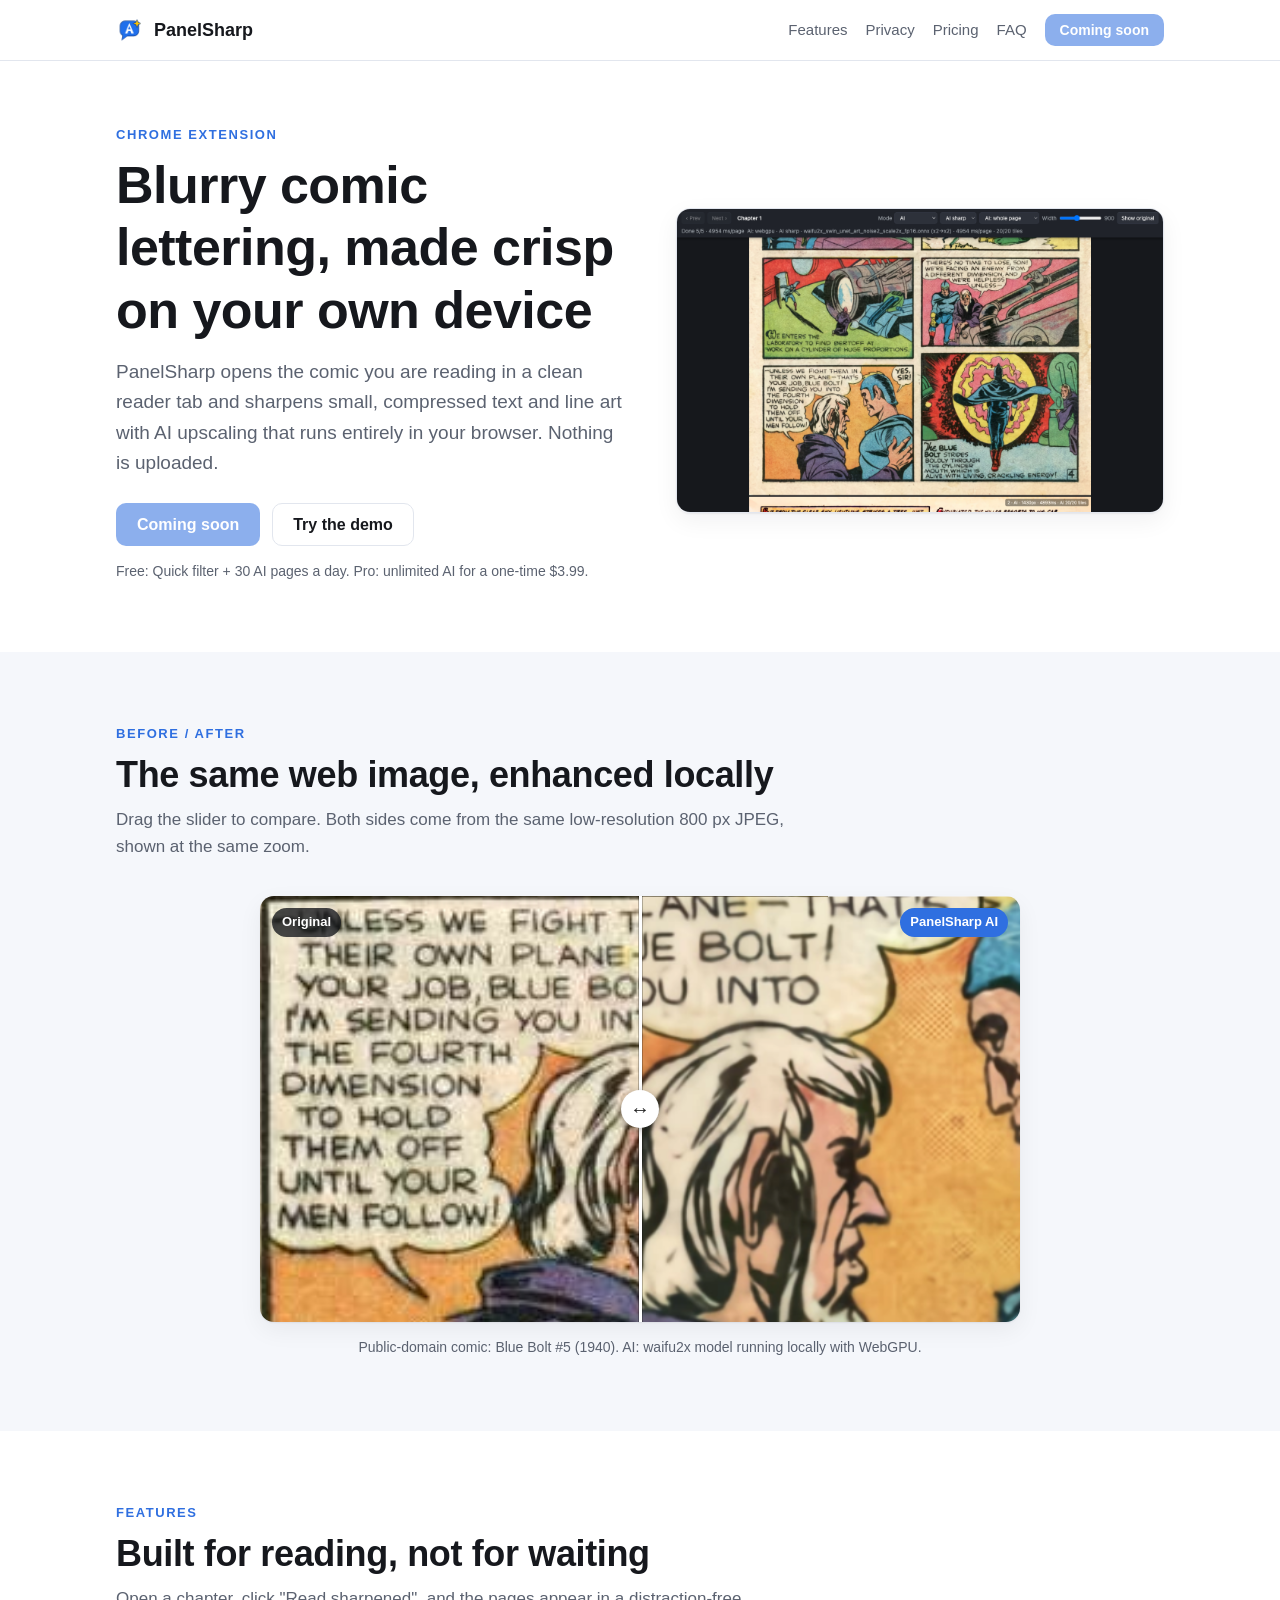
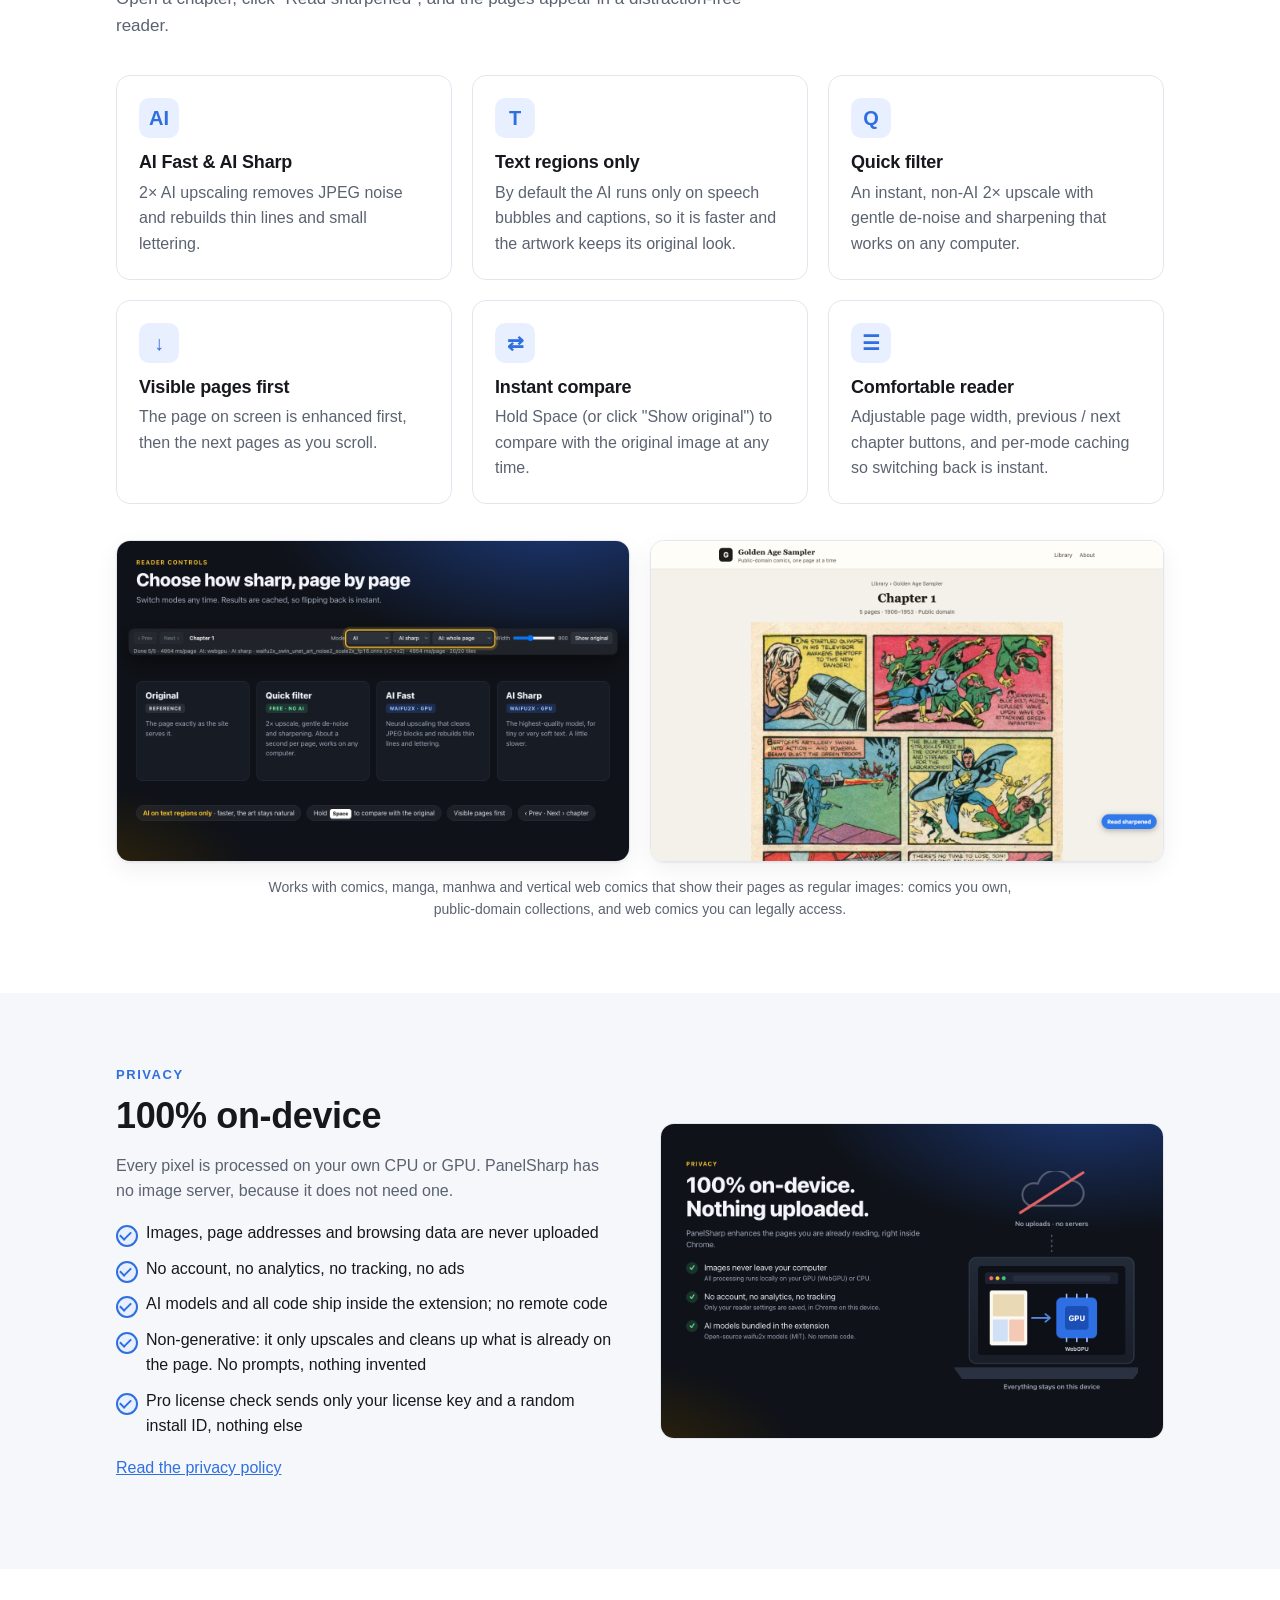
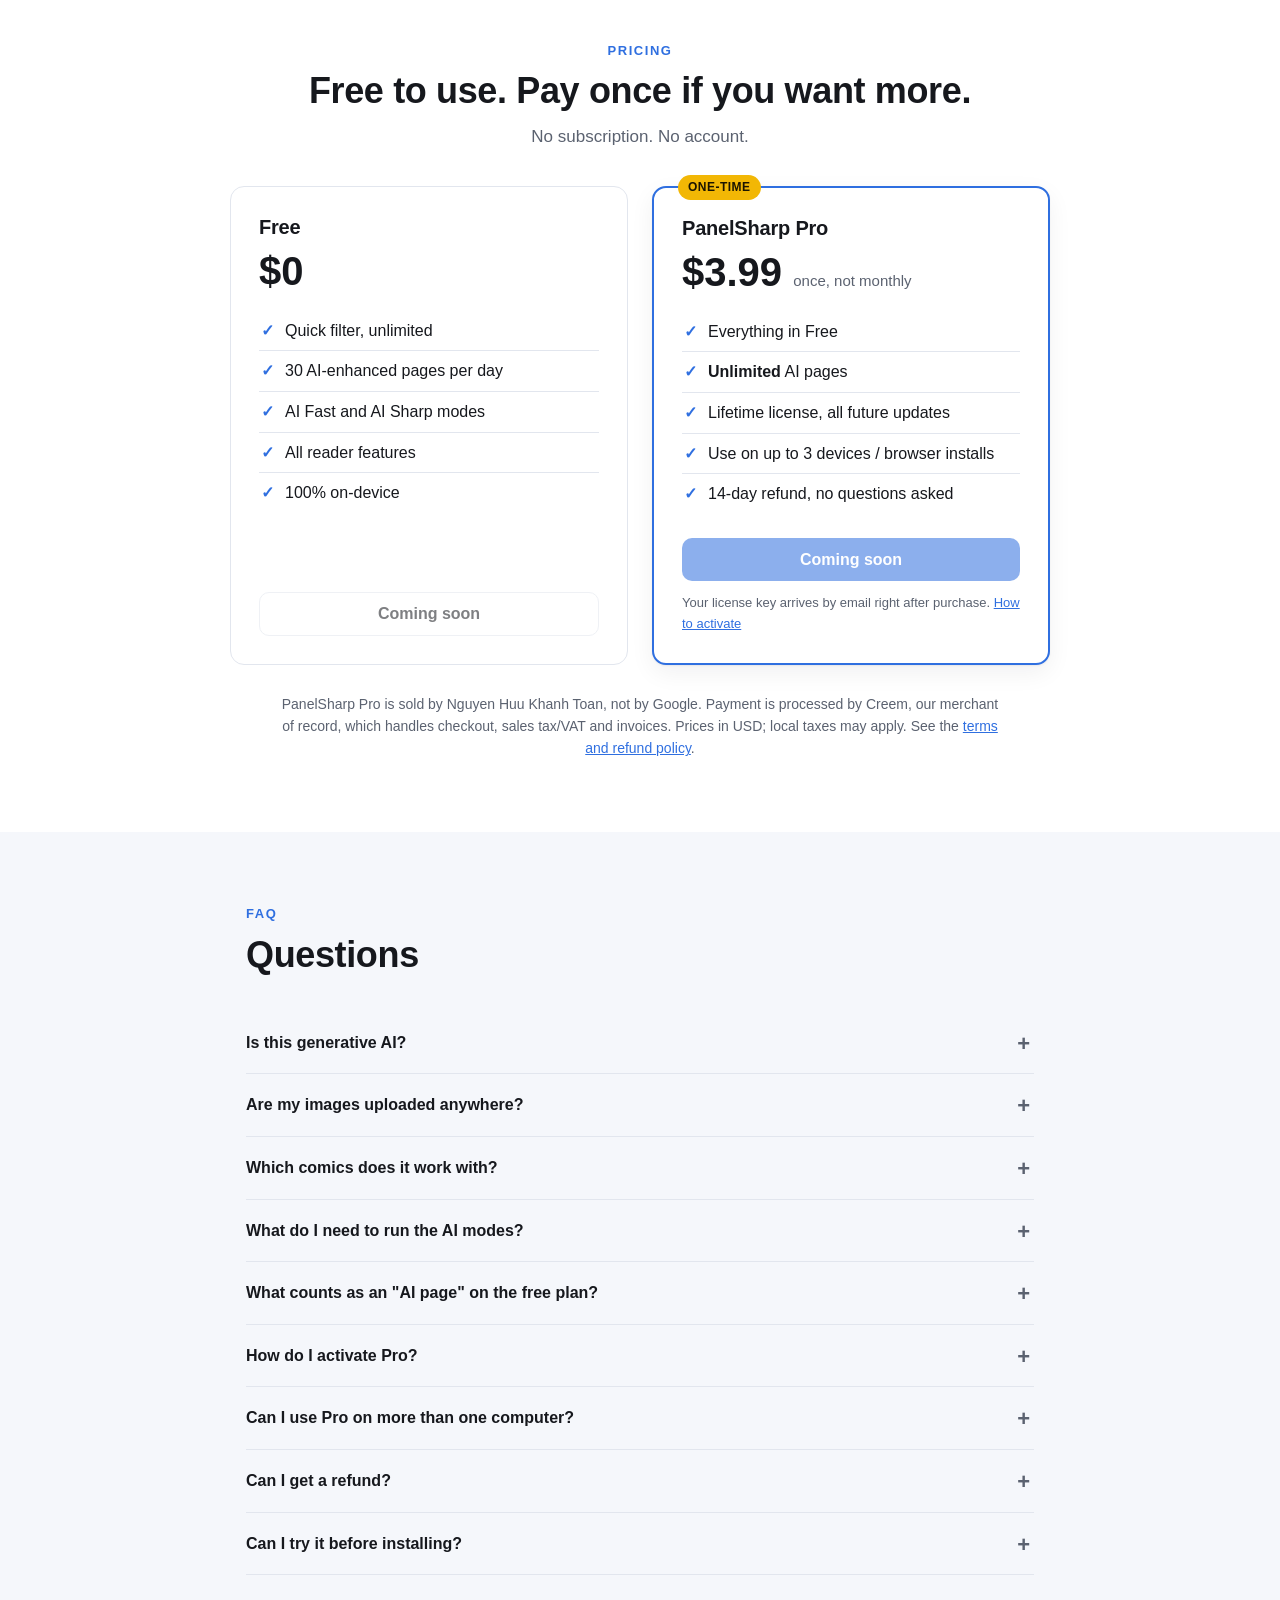
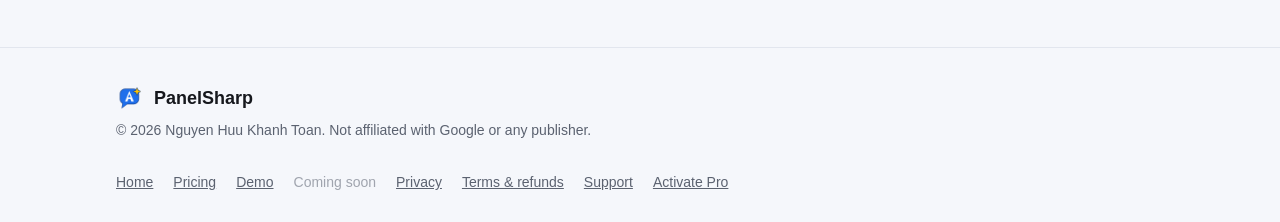
==== index.html @ dd9c95cb "PanelSharp landing site Co-Authored-By: Claude Opus 5.5 <noreply@anthropic.com>" ====
<!doctype html>
<!-- Placeholders (checkout link, Chrome Web Store link, support email, seller name, dates) live in config.js. Edit that file only. -->
<html lang="en">
<head>
<meta charset="utf-8">
<meta name="viewport" content="width=device-width, initial-scale=1">
<title>PanelSharp: sharper comic pages, on your device</title>
<meta name="description" content="PanelSharp is a Chrome extension that sharpens blurry lettering and line art in comic pages with on-device, non-generative AI upscaling. Free to use; Pro is a one-time $3.99.">
<link rel="icon" type="image/png" href="assets/favicon-32.png">
<link rel="stylesheet" href="style.css">
</head>
<body>
<a class="skip" href="#main">Skip to content</a>
<header class="site-header">
  <div class="wrap">
    <a class="brand" href="index.html"><img src="assets/icon-128.png" alt="" width="28" height="28">PanelSharp</a>
    <nav class="nav" aria-label="Main">
      <a class="hide-sm" href="#features">Features</a>
      <a class="hide-sm" href="#privacy">Privacy</a>
      <a href="#pricing">Pricing</a>
      <a class="hide-sm" href="#faq">FAQ</a>
      <a class="btn btn-primary btn-sm" href="CWS_URL" data-cfg-href="CWS_URL">Add to Chrome</a>
    </nav>
  </div>
</header>

<main id="main">
  <section class="hero">
    <div class="wrap">
      <div>
        <p class="eyebrow">Chrome extension</p>
        <h1>Blurry comic lettering, made crisp on your own device</h1>
        <p class="lead">PanelSharp opens the comic you are reading in a clean reader tab and sharpens small, compressed text and line art with AI upscaling that runs entirely in your browser. Nothing is uploaded.</p>
        <div class="actions">
          <a class="btn btn-primary" href="CWS_URL" data-cfg-href="CWS_URL">Add to Chrome, it's free</a>
          <a class="btn btn-ghost" href="demo/index.html">Try the demo</a>
        </div>
        <p class="fine">Free: Quick filter + 30 AI pages a day. Pro: unlimited AI for a one-time $3.99.</p>
      </div>
      <img class="hero-shot" src="assets/02-reader-tab.png" width="1280" height="800" alt="The PanelSharp reader tab showing a sharpened public-domain comic page (Blue Bolt #5, 1940)">
    </div>
  </section>

  <section class="alt" id="before-after">
    <div class="wrap">
      <div class="section-head">
        <p class="eyebrow">Before / after</p>
        <h2>The same web image, enhanced locally</h2>
        <p>Drag the slider to compare. Both sides come from the same low-resolution 800&nbsp;px JPEG, shown at the same zoom.</p>
      </div>
      <div class="compare">
        <div class="pair">
          <figure class="before-fig">
            <img src="assets/before.png" width="568" height="426" alt="Original: soft, blocky lettering in a low-resolution comic scan">
            <span class="tag before">Original</span>
          </figure>
          <figure class="after-fig">
            <img src="assets/after.png" width="568" height="426" alt="PanelSharp AI Sharp: the same lettering, clean and crisp">
            <span class="tag after">PanelSharp AI</span>
          </figure>
        </div>
        <div class="divider" aria-hidden="true"></div>
        <input type="range" min="0" max="100" value="50" aria-label="Comparison slider: drag to reveal original or enhanced image">
      </div>
      <p class="caption">Public-domain comic: Blue Bolt #5 (1940). AI: waifu2x model running locally with WebGPU.</p>
    </div>
  </section>

  <section id="features">
    <div class="wrap">
      <div class="section-head">
        <p class="eyebrow">Features</p>
        <h2>Built for reading, not for waiting</h2>
        <p>Open a chapter, click "Read sharpened", and the pages appear in a distraction-free reader.</p>
      </div>
      <div class="grid grid-3">
        <div class="card"><div class="icon">AI</div><h3>AI Fast &amp; AI Sharp</h3><p>2&times; AI upscaling removes JPEG noise and rebuilds thin lines and small lettering.</p></div>
        <div class="card"><div class="icon">T</div><h3>Text regions only</h3><p>By default the AI runs only on speech bubbles and captions, so it is faster and the artwork keeps its original look.</p></div>
        <div class="card"><div class="icon">Q</div><h3>Quick filter</h3><p>An instant, non-AI 2&times; upscale with gentle de-noise and sharpening that works on any computer.</p></div>
        <div class="card"><div class="icon">&#8595;</div><h3>Visible pages first</h3><p>The page on screen is enhanced first, then the next pages as you scroll.</p></div>
        <div class="card"><div class="icon">&#8644;</div><h3>Instant compare</h3><p>Hold Space (or click "Show original") to compare with the original image at any time.</p></div>
        <div class="card"><div class="icon">&#9776;</div><h3>Comfortable reader</h3><p>Adjustable page width, previous / next chapter buttons, and per-mode caching so switching back is instant.</p></div>
      </div>
      <div class="grid grid-2 shots">
        <img src="assets/04-modes.png" width="1280" height="800" loading="lazy" alt="Reader controls: Original, Quick filter, AI Fast and AI Sharp modes">
        <img src="assets/01-comic-page-button.png" width="1280" height="800" loading="lazy" alt="The Read sharpened button on a comic page">
      </div>
      <p class="caption">Works with comics, manga, manhwa and vertical web comics that show their pages as regular images: comics you own, public-domain collections, and web comics you can legally access.</p>
    </div>
  </section>

  <section class="alt" id="privacy">
    <div class="wrap privacy-grid">
      <div>
        <p class="eyebrow">Privacy</p>
        <h2 style="font-size:clamp(26px,4vw,36px);margin:0 0 12px">100% on-device</h2>
        <p class="muted">Every pixel is processed on your own CPU or GPU. PanelSharp has no image server, because it does not need one.</p>
        <ul class="checklist">
          <li>Images, page addresses and browsing data are never uploaded</li>
          <li>No account, no analytics, no tracking, no ads</li>
          <li>AI models and all code ship inside the extension; no remote code</li>
          <li>Non-generative: it only upscales and cleans up what is already on the page. No prompts, nothing invented</li>
          <li>Pro license check sends only your license key and a random install ID, nothing else</li>
        </ul>
        <p><a href="privacy.html">Read the privacy policy</a></p>
      </div>
      <img src="assets/05-private-on-device.png" width="1280" height="800" loading="lazy" alt="Diagram: comic images are enhanced on your device, nothing is uploaded" style="border-radius:var(--radius);border:1px solid var(--line)">
    </div>
  </section>

  <section id="pricing">
    <div class="wrap">
      <div class="section-head" style="margin-left:auto;margin-right:auto;text-align:center">
        <p class="eyebrow">Pricing</p>
        <h2>Free to use. Pay once if you want more.</h2>
        <p>No subscription. No account.</p>
      </div>
      <div class="pricing">
        <div class="plan">
          <h3>Free</h3>
          <p class="price">$0</p>
          <ul>
            <li>Quick filter, unlimited</li>
            <li>30 AI-enhanced pages per day</li>
            <li>AI Fast and AI Sharp modes</li>
            <li>All reader features</li>
            <li>100% on-device</li>
          </ul>
          <a class="btn btn-ghost btn-block" href="CWS_URL" data-cfg-href="CWS_URL">Add to Chrome</a>
        </div>
        <div class="plan pro">
          <span class="badge">ONE-TIME</span>
          <h3>PanelSharp Pro</h3>
          <p class="price">$3.99 <small>once, not monthly</small></p>
          <ul>
            <li>Everything in Free</li>
            <li><strong>Unlimited</strong> AI pages</li>
            <li>Lifetime license, all future updates</li>
            <li>Use on up to 3 devices / browser installs</li>
            <li>14-day refund, no questions asked</li>
          </ul>
          <a class="btn btn-primary btn-block" href="CHECKOUT_URL" data-cfg-href="CHECKOUT_URL">Buy Pro, $3.99</a>
          <p class="note">Your license key arrives by email right after purchase. <a href="thanks.html">How to activate</a></p>
        </div>
      </div>
      <p class="seller-note">PanelSharp Pro is sold by <span data-cfg-text="SELLER_NAME">SELLER_NAME</span>, not by Google. Payment is processed by Creem, our merchant of record, which handles checkout, sales tax/VAT and invoices. Prices in USD; local taxes may apply. See the <a href="terms.html">terms and refund policy</a>.</p>
    </div>
  </section>

  <section class="alt" id="faq">
    <div class="wrap faq">
      <div class="section-head">
        <p class="eyebrow">FAQ</p>
        <h2>Questions</h2>
      </div>
      <details>
        <summary>Is this generative AI?</summary>
        <p>No. PanelSharp uses waifu2x, an open-source image upscaling and de-noising model. It works only with the pixels that are already in the image: there are no prompts, and it does not draw or invent new content.</p>
      </details>
      <details>
        <summary>Are my images uploaded anywhere?</summary>
        <p>No. All enhancement runs locally in your browser on your CPU or GPU. The only network request PanelSharp makes to us is the optional Pro license check, which sends your license key and a random install ID. See the <a href="privacy.html">privacy policy</a>.</p>
      </details>
      <details>
        <summary>Which comics does it work with?</summary>
        <p>Comic pages shown as regular images on a web page: web comics, public-domain comic archives, and comics you own or legally access in your browser. Pages that draw on a canvas, scramble images or use protected viewers are not supported. PanelSharp only enhances images already displayed in your browser; it does not host, download, save or provide access to any content.</p>
      </details>
      <details>
        <summary>What do I need to run the AI modes?</summary>
        <p>A current version of Chrome on Windows, macOS or ChromeOS. The AI uses WebGPU; without a supported GPU it falls back to the CPU, which is slower. The Quick filter works on any computer.</p>
      </details>
      <details>
        <summary>What counts as an "AI page" on the free plan?</summary>
        <p>Each comic page enhanced with an AI mode counts once per day. The counter is kept on your device and resets daily. The Quick filter is always unlimited.</p>
      </details>
      <details>
        <summary>How do I activate Pro?</summary>
        <p>After checkout you receive a license key by email (it is also shown on the order confirmation page). Open the PanelSharp reader, go to Settings &rarr; PanelSharp Pro, paste the key and click Activate. <a href="thanks.html">Step-by-step guide</a>.</p>
      </details>
      <details>
        <summary>Can I use Pro on more than one computer?</summary>
        <p>Yes, one license activates on up to 3 devices or browser installs. You can deactivate an old device in the extension to free a slot.</p>
      </details>
      <details>
        <summary>Can I get a refund?</summary>
        <p>Yes. Email us within 14 days of purchase for a full refund. Details are in the <a href="terms.html#refunds">terms</a>.</p>
      </details>
      <details>
        <summary>Can I try it before installing?</summary>
        <p>Yes: install the free version and open our <a href="demo/index.html">demo comic page</a> (public-domain comics, deliberately low quality), then click "Read sharpened".</p>
      </details>
    </div>
  </section>
</main>

<footer class="site-footer">
  <div class="wrap footer-grid">
    <div>
      <a class="brand" href="index.html"><img src="assets/icon-128.png" alt="" width="28" height="28">PanelSharp</a>
      <p>&copy; <span data-year>2026</span> <span data-cfg-text="SELLER_NAME">SELLER_NAME</span>. Not affiliated with Google or any publisher.</p>
    </div>
    <ul class="footer-links">
      <li><a href="index.html">Home</a></li>
      <li><a href="index.html#pricing">Pricing</a></li>
      <li><a href="demo/index.html">Demo</a></li>
      <li><a href="CWS_URL" data-cfg-href="CWS_URL">Chrome Web Store</a></li>
      <li><a href="privacy.html">Privacy</a></li>
      <li><a href="terms.html">Terms &amp; refunds</a></li>
      <li><a href="support.html">Support</a></li>
      <li><a href="thanks.html">Activate Pro</a></li>
    </ul>
  </div>
</footer>
<script src="config.js"></script>
<script src="site.js"></script>
</body>
</html>
---- style.css ----
/* PanelSharp site styles. No external fonts, no frameworks. */
:root {
  --bg: #ffffff;
  --bg-alt: #f5f7fb;
  --fg: #16181d;
  --muted: #5b6270;
  --line: #e2e6ee;
  --accent: #2f6fe0;
  --accent-fg: #ffffff;
  --accent-soft: #e8f0ff;
  --gold: #f2b705;
  --card: #ffffff;
  --shadow: 0 1px 2px rgba(16, 24, 40, .06), 0 8px 24px rgba(16, 24, 40, .06);
  --radius: 14px;
  --wrap: 1080px;
}
@media (prefers-color-scheme: dark) {
  :root {
    --bg: #111318;
    --bg-alt: #171a21;
    --fg: #eceef2;
    --muted: #a3a9b5;
    --line: #2a2e38;
    --accent: #6d9cff;
    --accent-fg: #0b1020;
    --accent-soft: #1c2740;
    --card: #191c24;
    --shadow: 0 1px 2px rgba(0, 0, 0, .3), 0 8px 24px rgba(0, 0, 0, .25);
  }
}

* { box-sizing: border-box; }
html { -webkit-text-size-adjust: 100%; }
body {
  margin: 0;
  background: var(--bg);
  color: var(--fg);
  font: 16px/1.6 -apple-system, BlinkMacSystemFont, "Segoe UI", Roboto, Helvetica, Arial, sans-serif;
  overflow-wrap: break-word;
}
img { max-width: 100%; height: auto; display: block; }
a { color: var(--accent); }
a:hover { text-decoration-thickness: 2px; }
h1, h2, h3 { line-height: 1.2; letter-spacing: -.01em; }
code { font-size: .9em; background: var(--bg-alt); border: 1px solid var(--line); padding: 1px 5px; border-radius: 5px; }
.wrap { max-width: var(--wrap); margin: 0 auto; padding: 0 16px; }
.narrow { max-width: 760px; }
.muted { color: var(--muted); }
.small { font-size: 14px; }
.skip { position: absolute; left: -9999px; }
.skip:focus { left: 16px; top: 8px; background: var(--card); padding: 6px 10px; z-index: 10; }

/* Header */
.site-header { border-bottom: 1px solid var(--line); background: var(--bg); position: sticky; top: 0; z-index: 5; }
.site-header .wrap { display: flex; align-items: center; gap: 16px; min-height: 60px; flex-wrap: wrap; }
.brand { display: flex; align-items: center; gap: 10px; color: var(--fg); text-decoration: none; font-weight: 700; font-size: 18px; }
.brand img { width: 28px; height: 28px; }
.nav { margin-left: auto; display: flex; gap: 18px; align-items: center; font-size: 15px; }
.nav a { color: var(--muted); text-decoration: none; }
.nav a:hover { color: var(--fg); }
@media (max-width: 640px) {
  .nav .hide-sm { display: none; }
  .nav { gap: 12px; }
}

/* Buttons */
.btn {
  display: inline-flex; align-items: center; justify-content: center; gap: 8px;
  padding: 11px 20px; border-radius: 10px; font-weight: 600; font-size: 16px;
  text-decoration: none; border: 1px solid transparent; cursor: pointer; line-height: 1.2;
}
.btn-primary { background: var(--accent); color: var(--accent-fg); }
.btn-primary:hover { filter: brightness(1.08); }
.btn-ghost { border-color: var(--line); color: var(--fg); background: var(--card); }
.btn-ghost:hover { border-color: var(--muted); }
.btn-sm { padding: 7px 14px; font-size: 14px; }
.btn-block { width: 100%; }
.actions { display: flex; flex-wrap: wrap; gap: 12px; }

/* Sections */
section { padding: 72px 0; }
section.alt { background: var(--bg-alt); }
.eyebrow { text-transform: uppercase; letter-spacing: .12em; font-size: 13px; font-weight: 700; color: var(--accent); margin: 0 0 8px; }
.section-head { max-width: 680px; margin-bottom: 36px; }
.section-head h2 { font-size: clamp(26px, 4vw, 36px); margin: 0 0 10px; }
.section-head p { margin: 0; color: var(--muted); font-size: 17px; }

/* Hero */
.hero { padding: 64px 0 56px; }
.hero .wrap { display: grid; grid-template-columns: 1.05fr 1fr; gap: 48px; align-items: center; }
.hero h1 { font-size: clamp(32px, 5.2vw, 52px); margin: 0 0 16px; }
.hero .lead { font-size: 19px; color: var(--muted); margin: 0 0 24px; }
.hero .fine { margin-top: 14px; font-size: 14px; color: var(--muted); }
.hero-shot { border-radius: var(--radius); box-shadow: var(--shadow); border: 1px solid var(--line); }
@media (max-width: 860px) {
  .hero .wrap { grid-template-columns: 1fr; gap: 32px; }
}

/* Before / after */
.compare { position: relative; border-radius: var(--radius); overflow: hidden; box-shadow: var(--shadow); max-width: 760px; margin: 0 auto; --pos: 50%; }
.compare .pair { display: grid; grid-template-columns: 1fr 1fr; gap: 0; }
.compare figure { margin: 0; position: relative; }
.compare .tag {
  position: absolute; top: 12px; padding: 4px 10px; border-radius: 999px; font-size: 13px; font-weight: 600;
  background: rgba(20, 22, 28, .78); color: #fff; pointer-events: none;
}
.compare .tag.before { left: 12px; }
.compare .tag.after { right: 12px; background: #2f6fe0; }
.compare input[type=range] { display: none; }
/* Slider mode (enabled by site.js) */
.compare.is-slider .pair { display: block; position: relative; }
.compare.is-slider .after-fig { position: absolute; inset: 0; clip-path: inset(0 0 0 var(--pos)); }
.compare.is-slider .after-fig img { width: 100%; height: 100%; object-fit: cover; }
.compare.is-slider .divider { position: absolute; top: 0; bottom: 0; left: var(--pos); width: 3px; margin-left: -1.5px; background: #fff; box-shadow: 0 0 0 1px rgba(0,0,0,.25); pointer-events: none; }
.compare.is-slider .divider::after {
  content: "\2194"; position: absolute; top: 50%; left: 50%; transform: translate(-50%, -50%);
  width: 38px; height: 38px; border-radius: 50%; background: #fff; color: #222; display: grid; place-items: center;
  font-size: 20px; box-shadow: 0 2px 8px rgba(0,0,0,.3);
}
.compare.is-slider input[type=range] {
  display: block; position: absolute; inset: 0; width: 100%; height: 100%; margin: 0; opacity: 0; cursor: ew-resize;
}
.compare:not(.is-slider) .divider { display: none; }
.caption { text-align: center; color: var(--muted); font-size: 14px; margin: 14px auto 0; max-width: 760px; }

/* Feature grid */
.grid { display: grid; gap: 20px; }
.grid-3 { grid-template-columns: repeat(3, 1fr); }
.grid-2 { grid-template-columns: repeat(2, 1fr); }
@media (max-width: 900px) { .grid-3 { grid-template-columns: repeat(2, 1fr); } }
@media (max-width: 640px) { .grid-3, .grid-2 { grid-template-columns: 1fr; } }
.card { background: var(--card); border: 1px solid var(--line); border-radius: var(--radius); padding: 22px; }
.card h3 { margin: 0 0 6px; font-size: 18px; }
.card p { margin: 0; color: var(--muted); }
.icon {
  width: 40px; height: 40px; border-radius: 10px; background: var(--accent-soft); color: var(--accent);
  display: grid; place-items: center; margin-bottom: 14px; font-size: 20px; font-weight: 700;
}
.shots { margin-top: 36px; }
.shots img { border-radius: var(--radius); border: 1px solid var(--line); box-shadow: var(--shadow); }

/* Privacy */
.privacy-grid { display: grid; grid-template-columns: 1fr 1fr; gap: 40px; align-items: center; }
@media (max-width: 860px) { .privacy-grid { grid-template-columns: 1fr; } }
.checklist { list-style: none; padding: 0; margin: 0; }
.checklist li { position: relative; padding-left: 30px; margin: 10px 0; }
.checklist li::before {
  content: ""; position: absolute; left: 0; top: 5px; width: 18px; height: 18px; border-radius: 50%;
  background: var(--accent-soft); border: 2px solid var(--accent);
}
.checklist li::after {
  content: ""; position: absolute; left: 6px; top: 9px; width: 5px; height: 9px;
  border: solid var(--accent); border-width: 0 2px 2px 0; transform: rotate(45deg);
}

/* Pricing */
.pricing { display: grid; grid-template-columns: 1fr 1fr; gap: 24px; max-width: 820px; margin: 0 auto; }
@media (max-width: 700px) { .pricing { grid-template-columns: 1fr; } }
.plan { background: var(--card); border: 1px solid var(--line); border-radius: var(--radius); padding: 28px; display: flex; flex-direction: column; }
.plan.pro { border: 2px solid var(--accent); box-shadow: var(--shadow); position: relative; }
.plan .badge {
  position: absolute; top: -13px; left: 24px; background: var(--gold); color: #1a1400;
  font-size: 12px; font-weight: 700; padding: 3px 10px; border-radius: 999px; letter-spacing: .04em;
}
.plan h3 { margin: 0; font-size: 20px; }
.price { font-size: 40px; font-weight: 800; margin: 10px 0 0; line-height: 1.1; }
.price small { font-size: 15px; font-weight: 500; color: var(--muted); }
.plan ul { padding: 0; margin: 18px 0 24px; list-style: none; flex: 1; }
.plan li { padding: 7px 0 7px 26px; border-bottom: 1px solid var(--line); position: relative; }
.plan li:last-child { border-bottom: 0; }
.plan li::before { content: "\2713"; position: absolute; left: 2px; color: var(--accent); font-weight: 700; }
.plan .note { font-size: 13px; color: var(--muted); margin: 12px 0 0; }
.seller-note { text-align: center; font-size: 14px; color: var(--muted); max-width: 720px; margin: 28px auto 0; }

/* FAQ */
.faq { max-width: 820px; }
.faq details { border-bottom: 1px solid var(--line); padding: 4px 0; }
.faq summary { cursor: pointer; font-weight: 600; padding: 14px 28px 14px 0; position: relative; list-style: none; }
.faq summary::-webkit-details-marker { display: none; }
.faq summary::after { content: "+"; position: absolute; right: 4px; top: 10px; font-size: 22px; color: var(--muted); }
.faq details[open] summary::after { content: "\2212"; }
.faq details p { margin: 0 0 16px; color: var(--muted); }

/* Doc pages (privacy, terms, support, thanks) */
.doc { padding: 48px 0 72px; }
.doc h1 { font-size: clamp(28px, 4.5vw, 38px); margin: 0 0 8px; }
.doc h2 { font-size: 21px; margin: 38px 0 8px; padding-top: 14px; border-top: 1px solid var(--line); }
.doc h3 { font-size: 17px; margin: 22px 0 6px; }
.doc .meta { color: var(--muted); font-size: 14px; margin-bottom: 24px; }
.box { background: var(--bg-alt); border: 1px solid var(--line); border-radius: 12px; padding: 16px 20px; margin: 20px 0; }
.box ul { margin: 6px 0; padding-left: 20px; }
.box.accent { background: var(--accent-soft); border-color: transparent; }
.steps { counter-reset: step; list-style: none; padding: 0; margin: 20px 0; }
.steps li { counter-increment: step; position: relative; padding: 4px 0 18px 48px; }
.steps li::before {
  content: counter(step); position: absolute; left: 0; top: 0; width: 32px; height: 32px; border-radius: 50%;
  background: var(--accent); color: var(--accent-fg); display: grid; place-items: center; font-weight: 700;
}
.steps li strong { display: block; }
.path { display: inline-flex; flex-wrap: wrap; gap: 6px; align-items: center; }
.path span { background: var(--card); border: 1px solid var(--line); border-radius: 6px; padding: 1px 8px; font-size: 14px; font-weight: 600; }

/* Footer */
.site-footer { border-top: 1px solid var(--line); background: var(--bg-alt); padding: 36px 0 28px; font-size: 14px; color: var(--muted); }
.footer-grid { display: flex; flex-wrap: wrap; gap: 24px 48px; justify-content: space-between; }
.footer-links { display: flex; flex-wrap: wrap; gap: 8px 20px; list-style: none; padding: 0; margin: 0; }
.footer-links a { color: var(--muted); }
.footer-links a:hover { color: var(--fg); }
.site-footer p { margin: 6px 0; }
.nav a.btn-primary, .nav a.btn-primary:hover { color: var(--accent-fg); }
@media (max-width: 400px) { .brand { font-size: 17px; } .nav .btn-sm { padding: 7px 10px; } }
.section-head .eyebrow { color: var(--accent); font-size: 13px; margin-bottom: 8px; }
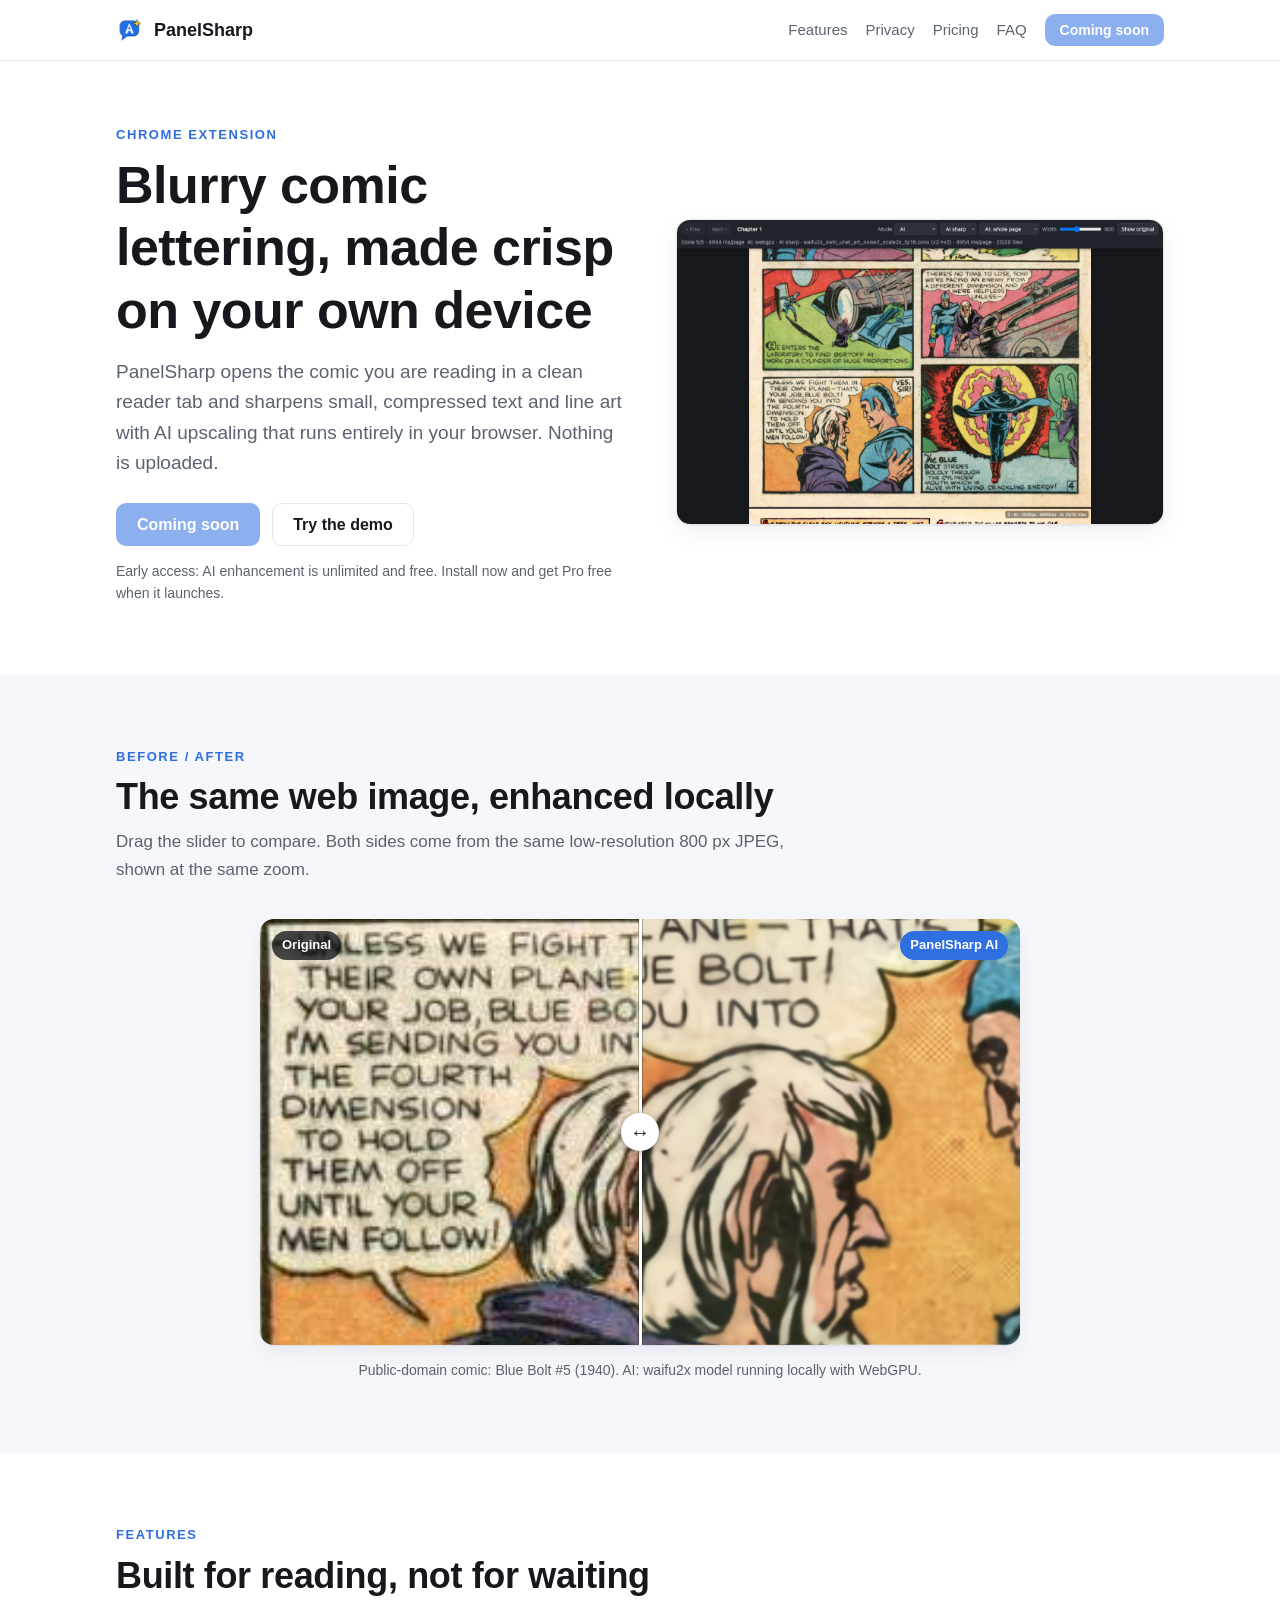
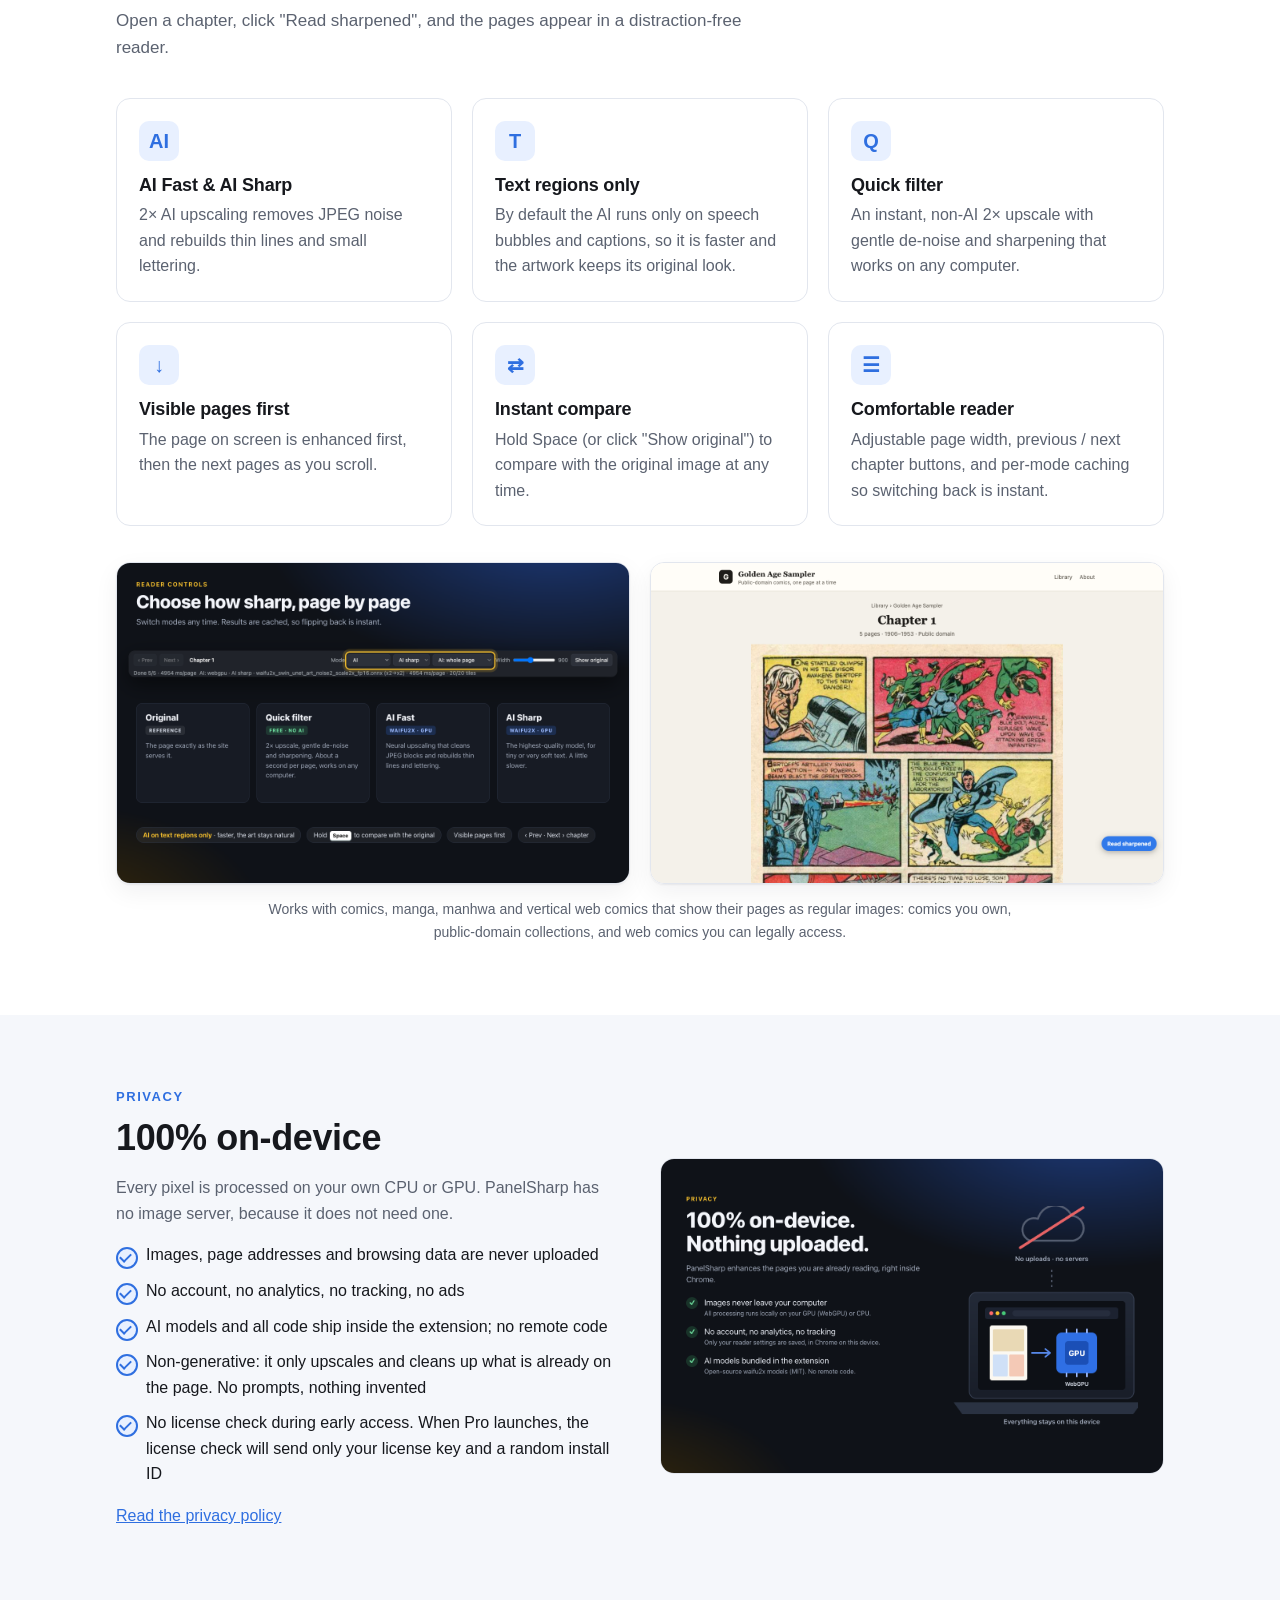
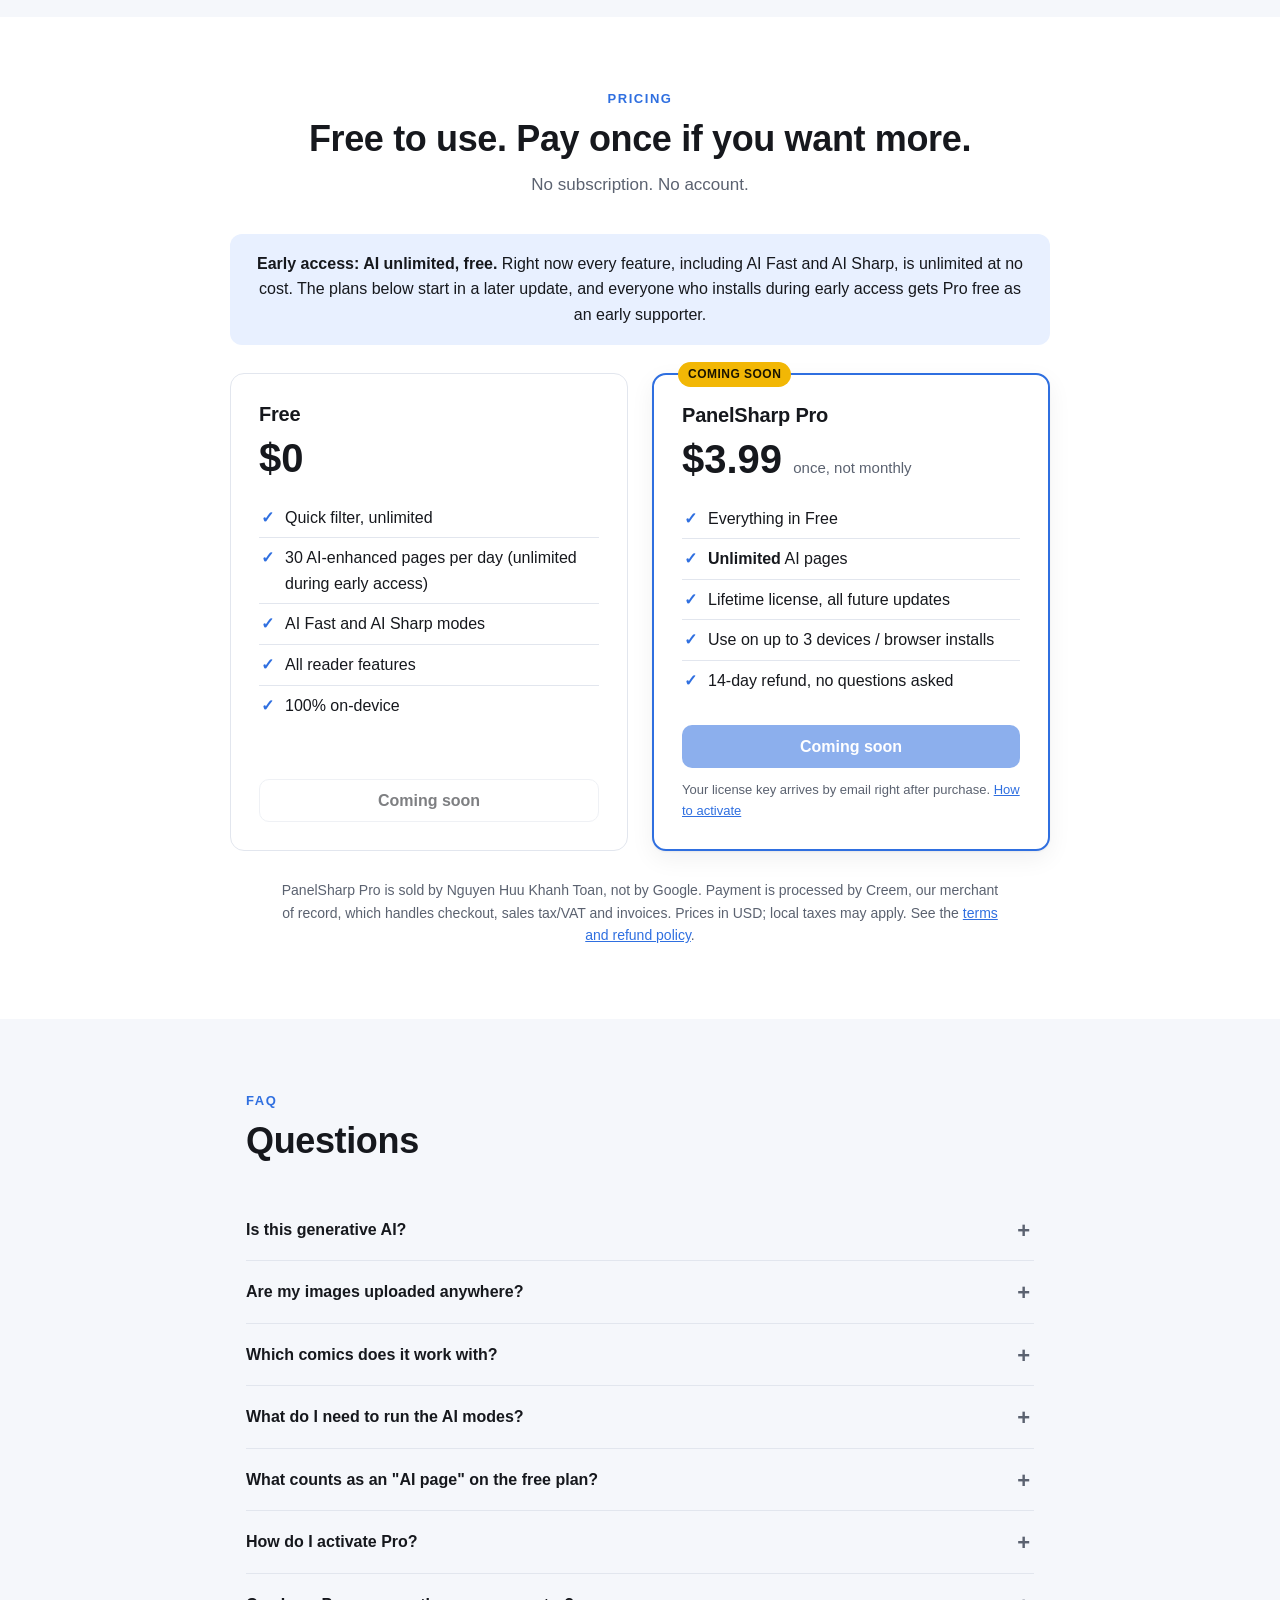
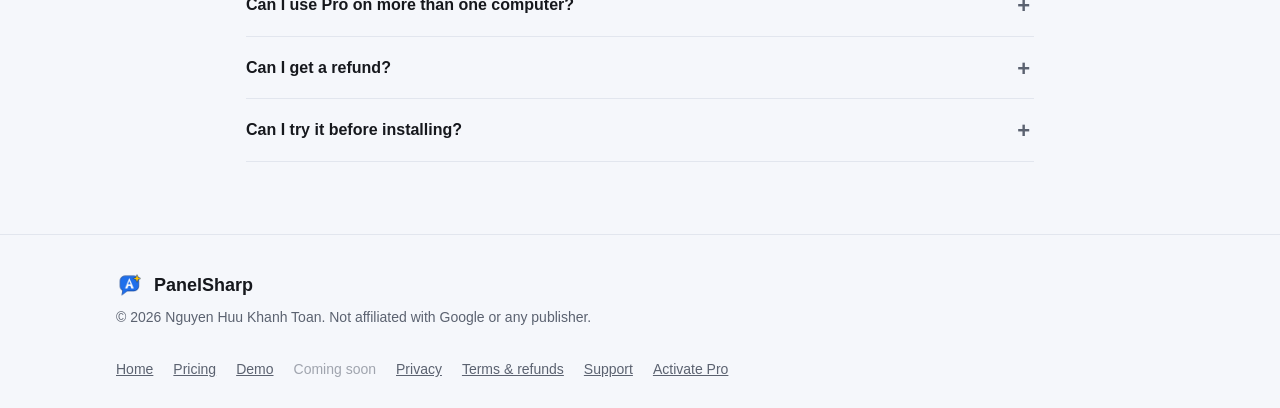
==== commit 2d470664: "Early access: AI unlimited note Co-Authored-By: Claude Opus 5.5 <noreply@anthropic.com>" ====
--- a/index.html
+++ b/index.html
@@ -5,7 +5,7 @@
 <meta charset="utf-8">
 <meta name="viewport" content="width=device-width, initial-scale=1">
 <title>PanelSharp: sharper comic pages, on your device</title>
-<meta name="description" content="PanelSharp is a Chrome extension that sharpens blurry lettering and line art in comic pages with on-device, non-generative AI upscaling. Free to use; Pro is a one-time $3.99.">
+<meta name="description" content="PanelSharp is a Chrome extension that sharpens blurry lettering and line art in comic pages with on-device, non-generative AI upscaling. Free during early access, with AI unlimited; an optional one-time $3.99 Pro upgrade is coming.">
 <link rel="icon" type="image/png" href="assets/favicon-32.png">
 <link rel="stylesheet" href="style.css">
 </head>
@@ -35,7 +35,7 @@
           <a class="btn btn-primary" href="CWS_URL" data-cfg-href="CWS_URL">Add to Chrome, it's free</a>
           <a class="btn btn-ghost" href="demo/index.html">Try the demo</a>
         </div>
-        <p class="fine">Free: Quick filter + 30 AI pages a day. Pro: unlimited AI for a one-time $3.99.</p>
+        <p class="fine">Early access: AI enhancement is unlimited and free. Install now and get Pro free when it launches.</p>
       </div>
       <img class="hero-shot" src="assets/02-reader-tab.png" width="1280" height="800" alt="The PanelSharp reader tab showing a sharpened public-domain comic page (Blue Bolt #5, 1940)">
     </div>
@@ -100,7 +100,7 @@
           <li>No account, no analytics, no tracking, no ads</li>
           <li>AI models and all code ship inside the extension; no remote code</li>
           <li>Non-generative: it only upscales and cleans up what is already on the page. No prompts, nothing invented</li>
-          <li>Pro license check sends only your license key and a random install ID, nothing else</li>
+          <li>No license check during early access. When Pro launches, the license check will send only your license key and a random install ID</li>
         </ul>
         <p><a href="privacy.html">Read the privacy policy</a></p>
       </div>
@@ -114,6 +114,9 @@
         <p class="eyebrow">Pricing</p>
         <h2>Free to use. Pay once if you want more.</h2>
         <p>No subscription. No account.</p>
+      </div>
+      <div class="box accent early-access">
+        <p><strong>Early access: AI unlimited, free.</strong> Right now every feature, including AI Fast and AI Sharp, is unlimited at no cost. The plans below start in a later update, and everyone who installs during early access gets Pro free as an early supporter.</p>
       </div>
       <div class="pricing">
         <div class="plan">
@@ -121,7 +124,7 @@
           <p class="price">$0</p>
           <ul>
             <li>Quick filter, unlimited</li>
-            <li>30 AI-enhanced pages per day</li>
+            <li>30 AI-enhanced pages per day (unlimited during early access)</li>
             <li>AI Fast and AI Sharp modes</li>
             <li>All reader features</li>
             <li>100% on-device</li>
@@ -129,7 +132,7 @@
           <a class="btn btn-ghost btn-block" href="CWS_URL" data-cfg-href="CWS_URL">Add to Chrome</a>
         </div>
         <div class="plan pro">
-          <span class="badge">ONE-TIME</span>
+          <span class="badge">COMING SOON</span>
           <h3>PanelSharp Pro</h3>
           <p class="price">$3.99 <small>once, not monthly</small></p>
           <ul>
@@ -159,7 +162,7 @@
       </details>
       <details>
         <summary>Are my images uploaded anywhere?</summary>
-        <p>No. All enhancement runs locally in your browser on your CPU or GPU. The only network request PanelSharp makes to us is the optional Pro license check, which sends your license key and a random install ID. See the <a href="privacy.html">privacy policy</a>.</p>
+        <p>No. All enhancement runs locally in your browser on your CPU or GPU. During early access PanelSharp makes no requests to us at all. When Pro launches, the only request to us will be the optional Pro license check, which sends your license key and a random install ID. See the <a href="privacy.html">privacy policy</a>.</p>
       </details>
       <details>
         <summary>Which comics does it work with?</summary>
@@ -171,11 +174,11 @@
       </details>
       <details>
         <summary>What counts as an "AI page" on the free plan?</summary>
-        <p>Each comic page enhanced with an AI mode counts once per day. The counter is kept on your device and resets daily. The Quick filter is always unlimited.</p>
+        <p>During early access there is no limit. Once the free plan starts, each comic page enhanced with an AI mode counts once per day. The counter is kept on your device and resets daily. The Quick filter is always unlimited.</p>
       </details>
       <details>
         <summary>How do I activate Pro?</summary>
-        <p>After checkout you receive a license key by email (it is also shown on the order confirmation page). Open the PanelSharp reader, go to Settings &rarr; PanelSharp Pro, paste the key and click Activate. <a href="thanks.html">Step-by-step guide</a>.</p>
+        <p>Pro is not on sale yet; if you install during early access you will get it free. Once Pro launches: after checkout you receive a license key by email (it is also shown on the order confirmation page). Open the PanelSharp reader, go to Settings &rarr; PanelSharp Pro, paste the key and click Activate. <a href="thanks.html">Step-by-step guide</a>.</p>
       </details>
       <details>
         <summary>Can I use Pro on more than one computer?</summary>
--- a/style.css
+++ b/style.css
@@ -210,3 +210,5 @@
 .nav a.btn-primary, .nav a.btn-primary:hover { color: var(--accent-fg); }
 @media (max-width: 400px) { .brand { font-size: 17px; } .nav .btn-sm { padding: 7px 10px; } }
 .section-head .eyebrow { color: var(--accent); font-size: 13px; margin-bottom: 8px; }
+.early-access { max-width: 820px; margin: 0 auto 28px; text-align: center; }
+.early-access p { margin: 0; }
